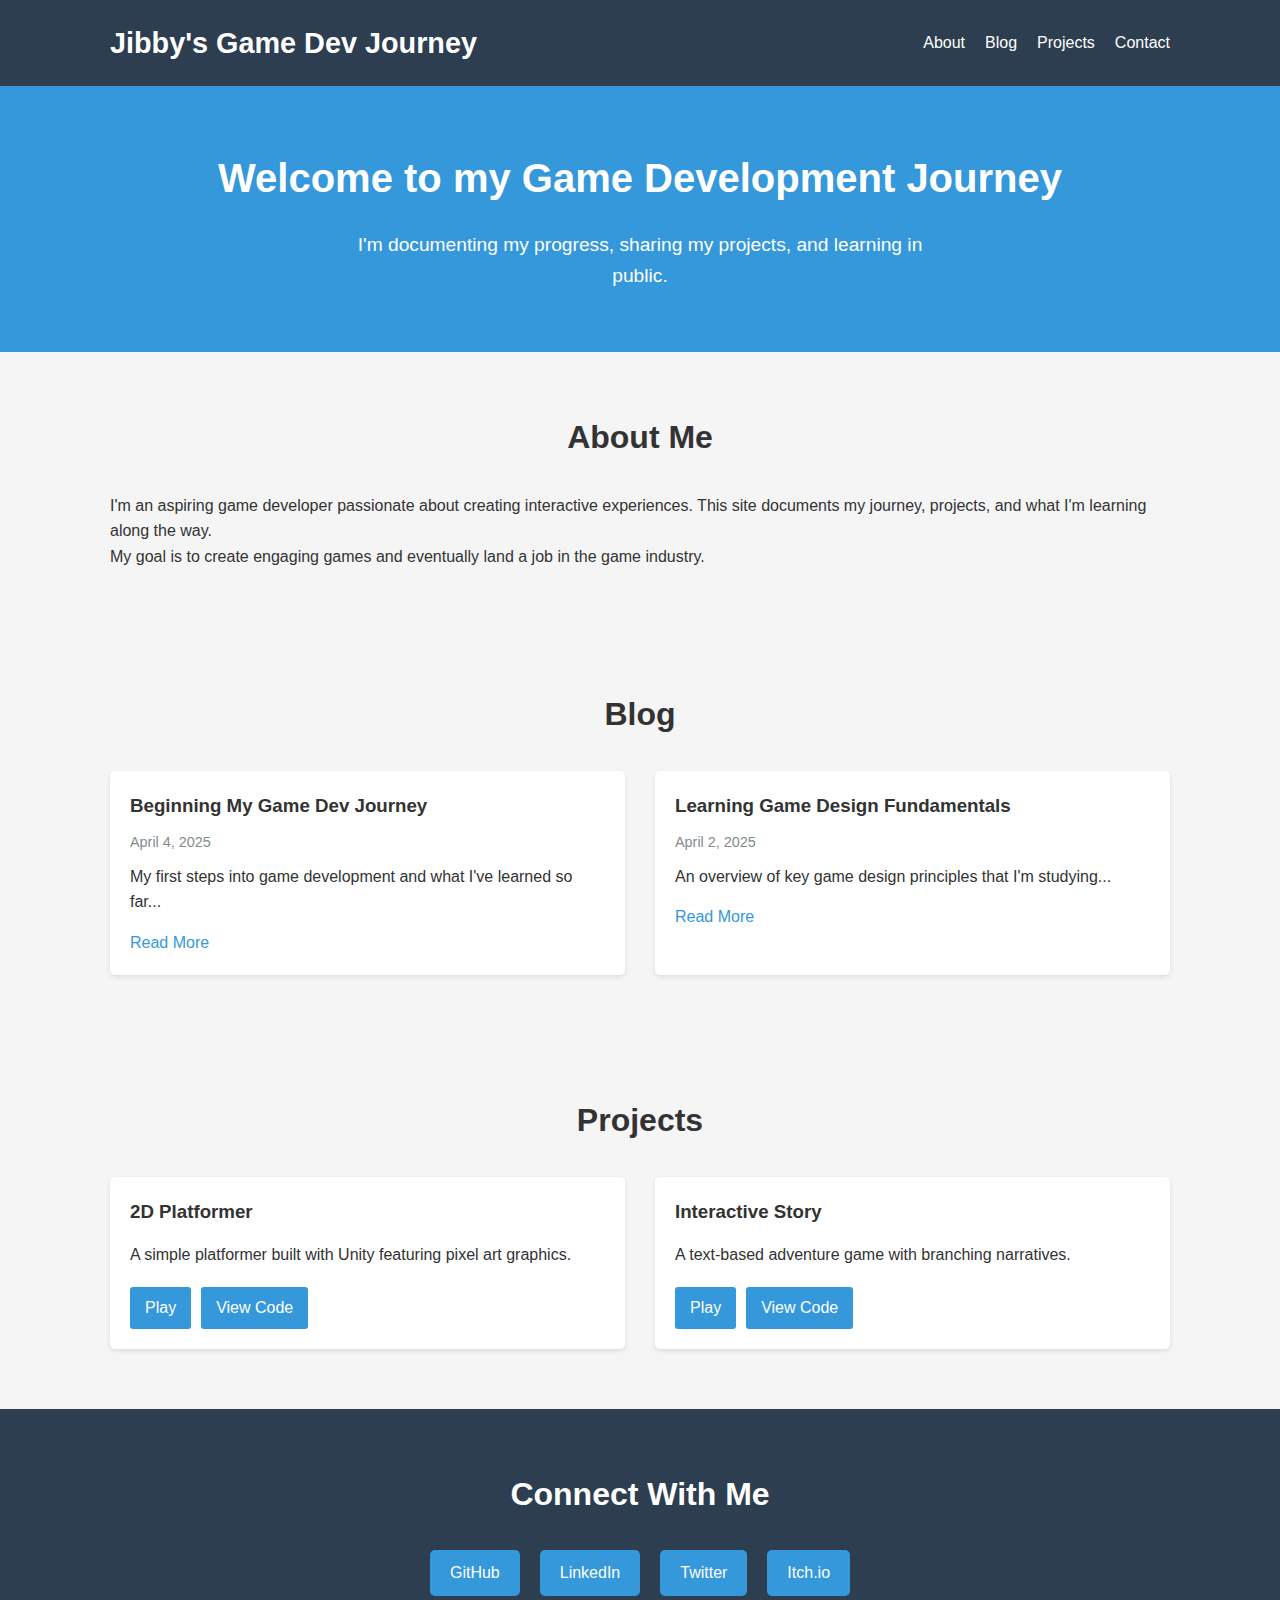
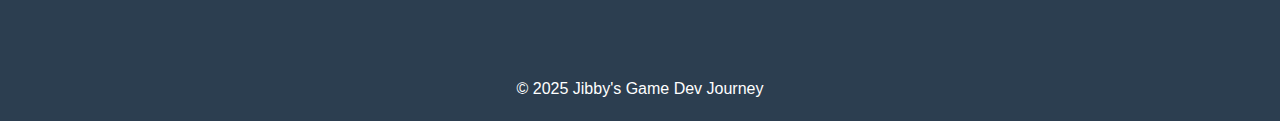
==== index.html @ 6a755d6d "first commit" ====
<!DOCTYPE html>
<html lang="en">
<head>
    <meta charset="UTF-8">
    <meta name="viewport" content="width=device-width, initial-scale=1.0">
    <title>Jibby's Game Dev Journey</title>
    <link rel="stylesheet" href="css/style.css">
</head>
<body>
    <header>
        <div class="container">
            <h1>Jibby's Game Dev Journey</h1>
            <nav>
                <ul>
                    <li><a href="#about">About</a></li>
                    <li><a href="#blog">Blog</a></li>
                    <li><a href="#projects">Projects</a></li>
                    <li><a href="#contact">Contact</a></li>
                </ul>
            </nav>
        </div>
    </header>

    <section id="intro" class="hero">
        <div class="container">
            <h2>Welcome to my Game Development Journey</h2>
            <p>I'm documenting my progress, sharing my projects, and learning in public.</p>
        </div>
    </section>

    <section id="about">
        <div class="container">
            <h2>About Me</h2>
            <p>I'm an aspiring game developer passionate about creating interactive experiences. This site documents my journey, projects, and what I'm learning along the way.</p>
            <p>My goal is to create engaging games and eventually land a job in the game industry.</p>
        </div>
    </section>

    <section id="blog">
        <div class="container">
            <h2>Blog</h2>
            <div class="blog-posts">
                <article>
                    <h3>Beginning My Game Dev Journey</h3>
                    <p class="date">April 4, 2025</p>
                    <p>My first steps into game development and what I've learned so far...</p>
                    <a href="#" class="read-more">Read More</a>
                </article>
                
                <article>
                    <h3>Learning Game Design Fundamentals</h3>
                    <p class="date">April 2, 2025</p>
                    <p>An overview of key game design principles that I'm studying...</p>
                    <a href="#" class="read-more">Read More</a>
                </article>
            </div>
        </div>
    </section>

    <section id="projects">
        <div class="container">
            <h2>Projects</h2>
            <div class="project-cards">
                <div class="project">
                    <h3>2D Platformer</h3>
                    <p>A simple platformer built with Unity featuring pixel art graphics.</p>
                    <div class="project-links">
                        <a href="#">Play</a>
                        <a href="#">View Code</a>
                    </div>
                </div>
                
                <div class="project">
                    <h3>Interactive Story</h3>
                    <p>A text-based adventure game with branching narratives.</p>
                    <div class="project-links">
                        <a href="#">Play</a>
                        <a href="#">View Code</a>
                    </div>
                </div>
            </div>
        </div>
    </section>

    <section id="contact">
        <div class="container">
            <h2>Connect With Me</h2>
            <div class="social-links">
                <a href="https://github.com/jibbyie" target="_blank">GitHub</a>
                <a href="https://linkedin.com/in/yourprofile" target="_blank">LinkedIn</a>
                <a href="https://twitter.com/yourhandle" target="_blank">Twitter</a>
                <a href="https://jibbyie.itch.io" target="_blank">Itch.io</a>
            </div>
        </div>
    </section>

    <footer>
        <div class="container">
            <p>&copy; 2025 Jibby's Game Dev Journey</p>
        </div>
    </footer>
</body>
</html>
---- css/style.css ----
/* Base styles */
* {
    margin: 0;
    padding: 0;
    box-sizing: border-box;
}

body {
    font-family: 'Segoe UI', Tahoma, Geneva, Verdana, sans-serif;
    line-height: 1.6;
    color: #333;
    background-color: #f5f5f5;
}

.container {
    max-width: 1100px;
    margin: 0 auto;
    padding: 0 20px;
}

a {
    text-decoration: none;
    color: #2c3e50;
}

/* Header */
header {
    background-color: #2c3e50;
    color: #fff;
    padding: 20px 0;
    position: sticky;
    top: 0;
    z-index: 100;
}

header h1 {
    font-size: 1.8rem;
}

header .container {
    display: flex;
    justify-content: space-between;
    align-items: center;
}

nav ul {
    display: flex;
    list-style: none;
}

nav ul li {
    margin-left: 20px;
}

nav ul li a {
    color: #fff;
    font-weight: 500;
    transition: color 0.3s;
}

nav ul li a:hover {
    color: #3498db;
}

/* Hero section */
.hero {
    background-color: #3498db;
    color: #fff;
    padding: 60px 0;
    text-align: center;
}

.hero h2 {
    font-size: 2.5rem;
    margin-bottom: 20px;
}

.hero p {
    font-size: 1.2rem;
    max-width: 600px;
    margin: 0 auto;
}

/* Sections */
section {
    padding: 60px 0;
}

section h2 {
    font-size: 2rem;
    margin-bottom: 30px;
    text-align: center;
}

/* Blog section */
.blog-posts {
    display: grid;
    grid-template-columns: repeat(auto-fit, minmax(300px, 1fr));
    gap: 30px;
}

article {
    background-color: #fff;
    border-radius: 5px;
    padding: 20px;
    box-shadow: 0 2px 5px rgba(0,0,0,0.1);
}

article h3 {
    margin-bottom: 10px;
}

.date {
    color: #7f8c8d;
    font-size: 0.9rem;
    margin-bottom: 10px;
}

.read-more {
    display: inline-block;
    margin-top: 15px;
    color: #3498db;
    font-weight: 500;
}

/* Projects section */
.project-cards {
    display: grid;
    grid-template-columns: repeat(auto-fit, minmax(300px, 1fr));
    gap: 30px;
}

.project {
    background-color: #fff;
    border-radius: 5px;
    padding: 20px;
    box-shadow: 0 2px 5px rgba(0,0,0,0.1);
}

.project h3 {
    margin-bottom: 15px;
}

.project-links {
    display: flex;
    margin-top: 20px;
}

.project-links a {
    background-color: #3498db;
    color: #fff;
    padding: 8px 15px;
    border-radius: 3px;
    margin-right: 10px;
    transition: background-color 0.3s;
}

.project-links a:hover {
    background-color: #2980b9;
}

/* Contact section */
#contact {
    background-color: #2c3e50;
    color: #fff;
}

.social-links {
    display: flex;
    justify-content: center;
    flex-wrap: wrap;
    gap: 20px;
}

.social-links a {
    color: #fff;
    background-color: #3498db;
    padding: 10px 20px;
    border-radius: 5px;
    transition: background-color 0.3s;
}

.social-links a:hover {
    background-color: #2980b9;
}

/* Footer */
footer {
    background-color: #2c3e50;
    color: #fff;
    text-align: center;
    padding: 20px 0;
}

/* Responsive design */
@media (max-width: 768px) {
    header .container {
        flex-direction: column;
    }
    
    nav ul {
        margin-top: 20px;
    }
    
    nav ul li {
        margin: 0 10px;
    }
    
    .blog-posts, .project-cards {
        grid-template-columns: 1fr;
    }
}
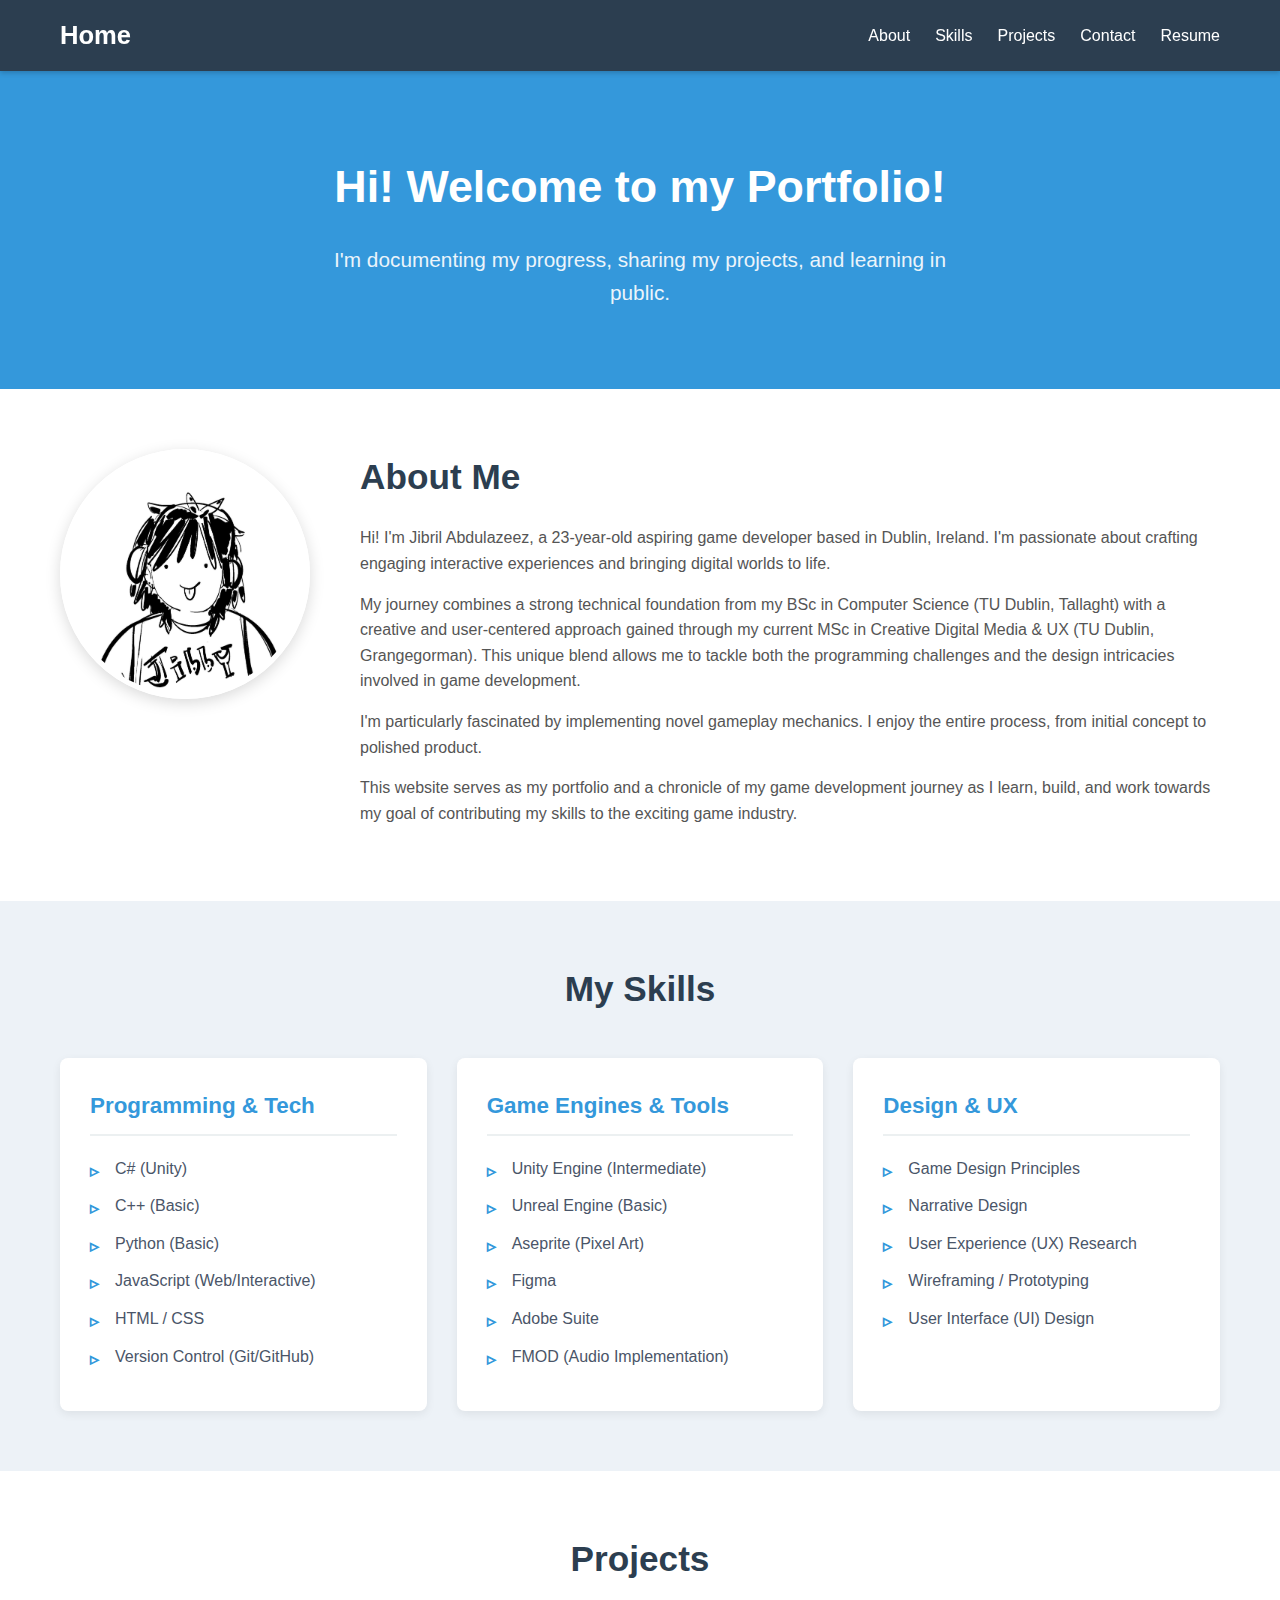
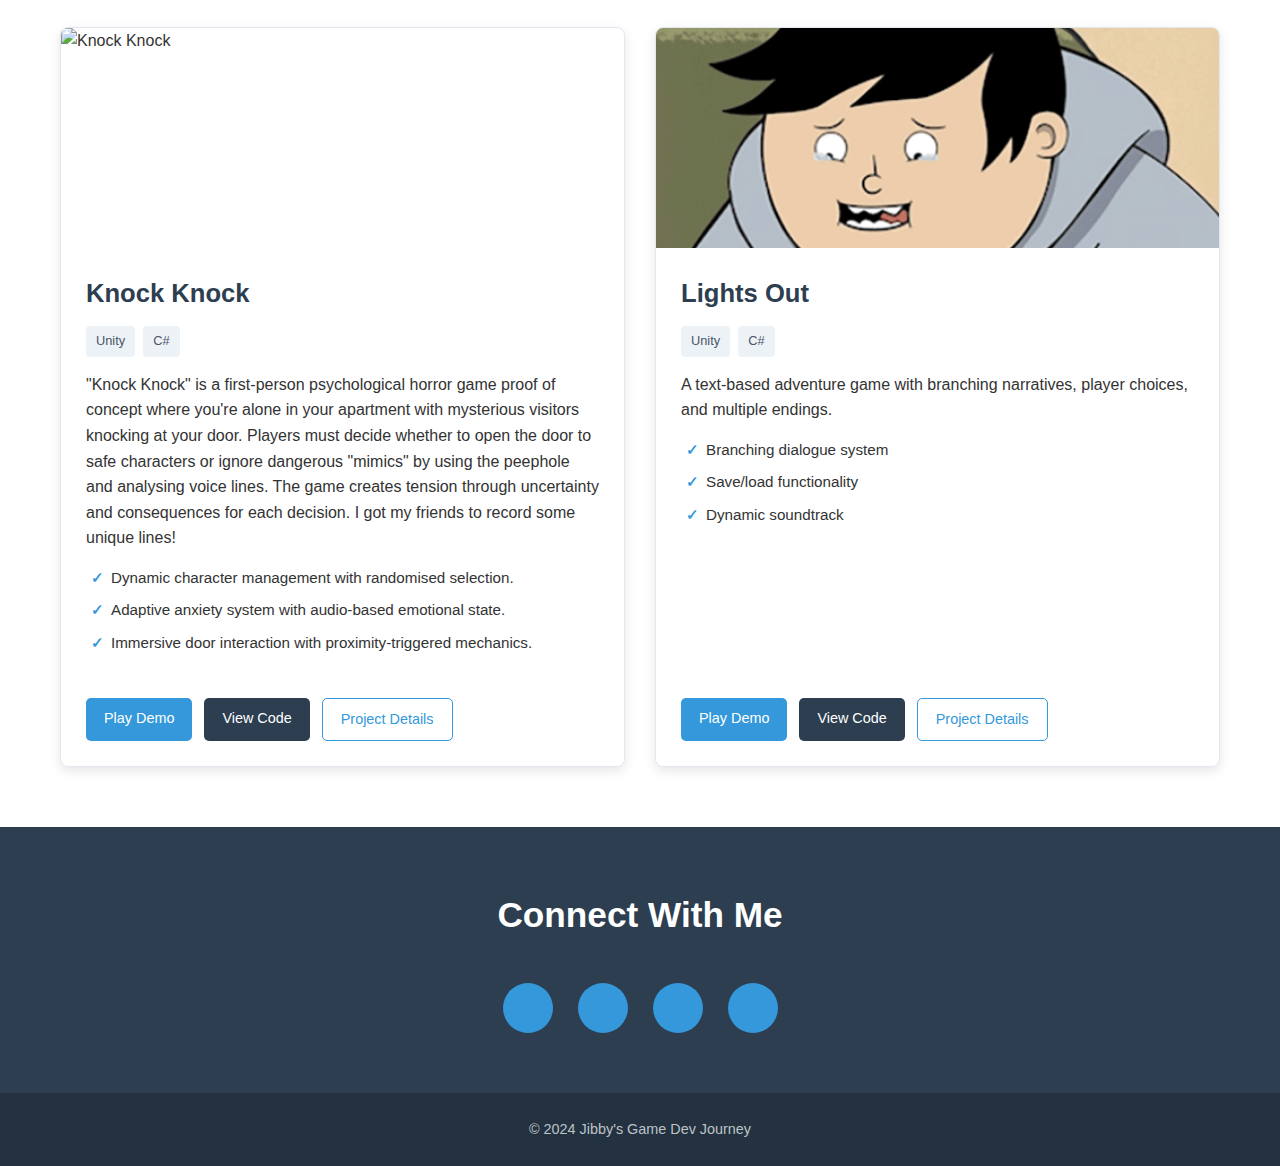
==== commit 93934733: "project updates, one placeholder to edit, site updates and consistency" ====
--- a/index.html
+++ b/index.html
@@ -1,21 +1,25 @@
 <!DOCTYPE html>
 <html lang="en">
+
 <head>
     <meta charset="UTF-8">
     <meta name="viewport" content="width=device-width, initial-scale=1.0">
-    <title>Jibby's Game Dev Journey</title>
+    <title>Jibby's Corner</title>
     <link rel="stylesheet" href="css/style.css">
 </head>
+
 <body>
     <header>
         <div class="container">
-            <h1>Jibby's Game Dev Journey</h1>
+            <h1><a href="index.html" style="color: white; text-decoration: none;">Home</a></h1>
             <nav>
                 <ul>
                     <li><a href="#about">About</a></li>
-                    <li><a href="#blog">Blog</a></li>
+                    <li><a href="#skills">Skills</a></li>
                     <li><a href="#projects">Projects</a></li>
                     <li><a href="#contact">Contact</a></li>
+                    <!-- Added Resume Link -->
+                    <li><a href="Tech_CV.pdf" target="_blank" class="nav-resume-button">Resume</a></li>
                 </ul>
             </nav>
         </div>
@@ -23,81 +27,200 @@
 
     <section id="intro" class="hero">
         <div class="container">
-            <h2>Welcome to my Game Development Journey</h2>
+            <h2>Hi! Welcome to my Portfolio!</h2>
             <p>I'm documenting my progress, sharing my projects, and learning in public.</p>
         </div>
     </section>
 
+    <!-- Start of About section -->
     <section id="about">
-        <div class="container">
-            <h2>About Me</h2>
-            <p>I'm an aspiring game developer passionate about creating interactive experiences. This site documents my journey, projects, and what I'm learning along the way.</p>
-            <p>My goal is to create engaging games and eventually land a job in the game industry.</p>
-        </div>
-    </section>
-
-    <section id="blog">
-        <div class="container">
-            <h2>Blog</h2>
-            <div class="blog-posts">
-                <article>
-                    <h3>Beginning My Game Dev Journey</h3>
-                    <p class="date">April 4, 2025</p>
-                    <p>My first steps into game development and what I've learned so far...</p>
-                    <a href="#" class="read-more">Read More</a>
-                </article>
-                
-                <article>
-                    <h3>Learning Game Design Fundamentals</h3>
-                    <p class="date">April 2, 2025</p>
-                    <p>An overview of key game design principles that I'm studying...</p>
-                    <a href="#" class="read-more">Read More</a>
-                </article>
-            </div>
-        </div>
-    </section>
-
+        <div class="container about-container">
+            <div class="about-image">
+                <img src="images/profile.jpg" alt="Jibril Abdulazeez Profile Picture">
+                <!-- Make sure profile.jpg exists -->
+            </div>
+            <div class="about-text">
+                <h2>About Me</h2>
+                <p>
+                    Hi! I'm Jibril Abdulazeez, a 23-year-old aspiring game developer based in Dublin, Ireland. I'm
+                    passionate about crafting engaging interactive experiences and bringing digital worlds to life.
+                </p>
+                <p>
+                    My journey combines a strong technical foundation from my BSc in Computer Science (TU Dublin,
+                    Tallaght) with a creative and user-centered approach gained through my current MSc in Creative
+                    Digital Media & UX (TU Dublin, Grangegorman). This unique blend allows me to tackle both the
+                    programming challenges and the design intricacies involved in game development.
+                </p>
+                <p>
+                    I'm particularly fascinated by implementing novel gameplay mechanics. I enjoy the entire process,
+                    from initial
+                    concept to polished product.
+                </p>
+                <p>
+                    This website serves as my portfolio and a chronicle of my game development journey as I learn,
+                    build, and work towards my goal of contributing my skills to the exciting game industry.
+                </p>
+            </div>
+        </div>
+    </section>
+    <!-- End of About section -->
+
+    <!-- START: Skills Section -->
+    <section id="skills"> <!-- Removed inline style, added to CSS -->
+        <div class="container">
+            <h2>My Skills</h2>
+            <div class="skills-grid">
+                <div class="skill-category">
+                    <h3>Programming & Tech</h3>
+                    <ul>
+                        <li>C# (Unity)</li>
+                        <li>C++ (Basic)</li>
+                        <li>Python (Basic)</li>
+                        <li>JavaScript (Web/Interactive)</li>
+                        <li>HTML / CSS</li>
+                        <li>Version Control (Git/GitHub)</li>
+                    </ul>
+                </div>
+                <div class="skill-category">
+                    <h3>Game Engines & Tools</h3>
+                    <ul>
+                        <li>Unity Engine (Intermediate)</li>
+                        <li>Unreal Engine (Basic)</li>
+                        <li>Aseprite (Pixel Art)</li>
+                        <li>Figma</li>
+                        <li>Adobe Suite</li>
+                        <li>FMOD (Audio Implementation)</li>
+                        <!-- Add tools like Trello/Jira if applicable -->
+                    </ul>
+                </div>
+                <div class="skill-category">
+                    <h3>Design & UX</h3>
+                    <ul>
+                        <li>Game Design Principles</li>
+                        <li>Narrative Design</li>
+                        <li>User Experience (UX) Research</li>
+                        <li>Wireframing / Prototyping</li>
+                        <li>User Interface (UI) Design</li>
+                    </ul>
+                </div>
+            </div>
+        </div>
+    </section>
+    <!-- END: Skills Section -->
+
+
+    <!-- START: Projects section -->
     <section id="projects">
         <div class="container">
             <h2>Projects</h2>
+            <!-- Added project-cards div for grid layout -->
+
+            <!-- Knock Knock -->
             <div class="project-cards">
                 <div class="project">
-                    <h3>2D Platformer</h3>
-                    <p>A simple platformer built with Unity featuring pixel art graphics.</p>
-                    <div class="project-links">
-                        <a href="#">Play</a>
-                        <a href="#">View Code</a>
-                    </div>
-                </div>
-                
+                    <div class="project-media">
+                        <img src="images/knockknock/peeking.gif" alt="Knock Knock" class="project-gif">
+                    </div>
+                    <div class="project-info">
+                        <h3>Knock Knock</h3>
+                        <div class="project-tech">
+                            <span>Unity</span>
+                            <span>C#</span>
+                        </div>
+                        <p>"Knock Knock" is a first-person psychological horror game proof of concept where you're alone
+                            in your
+                            apartment with mysterious visitors knocking at your door. Players must decide whether to
+                            open the door to safe characters or ignore dangerous "mimics" by using the peephole and
+                            analysing voice lines. The game creates tension through uncertainty and consequences for
+                            each decision.
+                            I got my friends to record some unique lines!</p>
+                        <ul class="project-highlights">
+                            <li>Dynamic character management with randomised selection.</li>
+                            <li>Adaptive anxiety system with audio-based emotional state.</li>
+                            <li>Immersive door interaction with proximity-triggered mechanics.
+                            </li>
+                        </ul>
+                        <div class="project-links">
+                            <a href="https://jibbyie.itch.io/knock-knock-poc" class="btn-play">Play Demo</a>
+                            <a href="https://github.com/Jibbyie/Knock_Knock" class="btn-code">View Code</a>
+                            <a href="projects/knockknock.html" class="btn-details">Project Details</a>
+                        </div>
+                    </div>
+                </div>
+
+                <!-- Lights Out -->
                 <div class="project">
-                    <h3>Interactive Story</h3>
-                    <p>A text-based adventure game with branching narratives.</p>
-                    <div class="project-links">
-                        <a href="#">Play</a>
-                        <a href="#">View Code</a>
-                    </div>
-                </div>
-            </div>
-        </div>
-    </section>
-
+                    <div class="project-media">
+                        <img src="images/gif2.gif" alt="Lights Out" class="project-gif">
+                    </div>
+                    <div class="project-info">
+                        <h3>Lights Out</h3>
+                        <div class="project-tech">
+                            <span>Unity</span>
+                            <span>C#</span>
+                        </div>
+                        <p>A text-based adventure game with branching narratives, player choices, and multiple endings.
+                        </p>
+                        <ul class="project-highlights">
+                            <li>Branching dialogue system</li>
+                            <li>Save/load functionality</li>
+                            <li>Dynamic soundtrack</li>
+                        </ul>
+                        <div class="project-links">
+                            <a href="https://jibbyie.itch.io/lights-out" class="btn-play">Play Demo</a>
+                            <a href="https://github.com/Jibbyie/Lights_Out" class="btn-code">View Code</a>
+                            <a href="projects/lightsout.html" class="btn-details">Project Details</a>
+                        </div>
+                    </div>
+                </div>
+
+                <!-- Add more <div class="project">...</div> elements here for future projects -->
+
+            </div> <!-- End project-cards -->
+        </div>
+    </section>
+    <!-- END: Projects section -->
+
+    <!-- START: Contact section with Icons -->
     <section id="contact">
         <div class="container">
             <h2>Connect With Me</h2>
             <div class="social-links">
-                <a href="https://github.com/jibbyie" target="_blank">GitHub</a>
-                <a href="https://linkedin.com/in/yourprofile" target="_blank">LinkedIn</a>
-                <a href="https://twitter.com/yourhandle" target="_blank">Twitter</a>
-                <a href="https://jibbyie.itch.io" target="_blank">Itch.io</a>
-            </div>
-        </div>
-    </section>
-
+                <!-- GitHub -->
+                <a href="https://github.com/jibbyie" target="_blank" rel="noopener noreferrer"
+                    aria-label="GitHub Profile">
+                    <i class="fab fa-github"></i>
+                </a>
+                <!-- LinkedIn -->
+                <a href="https://linkedin.com/in/jibrilabdulazeez" target="_blank" rel="noopener noreferrer"
+                    aria-label="LinkedIn Profile">
+                    <i class="fab fa-linkedin-in"></i>
+                </a>
+                <!-- Instagram (Make sure the link is correct or remove if not used) -->
+                <a href="https://instagram.com/yourhandle" target="_blank" rel="noopener noreferrer"
+                    aria-label="Instagram Profile">
+                    <i class="fab fa-instagram"></i>
+                </a>
+                <!-- Itch.io -->
+                <a href="https://jibbyie.itch.io" target="_blank" rel="noopener noreferrer"
+                    aria-label="Itch.io Profile">
+                    <i class="fab fa-itch-io"></i> <!-- Font Awesome has an itch.io icon! -->
+                </a>
+                <!-- Example: Email -->
+                <!-- <a href="mailto:your.email@example.com" aria-label="Send Email">
+                    <i class="fas fa-envelope"></i>
+                </a> -->
+            </div>
+        </div>
+    </section>
+
+    <!-- END: Contact section with Icons -->
     <footer>
         <div class="container">
-            <p>&copy; 2025 Jibby's Game Dev Journey</p>
+            <p>© 2024 Jibby's Game Dev Journey</p> <!-- Updated year -->
         </div>
     </footer>
+    <script src="https://kit.fontawesome.com/c484d70e2a.js" crossorigin="anonymous"></script>
 </body>
+
 </html>--- a/css/style.css
+++ b/css/style.css
@@ -1,8 +1,13 @@
-/* Base styles */
+/* --- Base Styles --- */
 * {
     margin: 0;
     padding: 0;
     box-sizing: border-box;
+}
+
+html {
+    scroll-behavior: smooth;
+    /* Optional: Adds smooth scrolling effect */
 }
 
 body {
@@ -21,20 +26,51 @@
 a {
     text-decoration: none;
     color: #2c3e50;
-}
-
-/* Header */
+    transition: color 0.3s;
+    /* Smooth color transition for links */
+}
+
+a:hover {
+    color: #3498db;
+    /* Default hover color */
+}
+
+img {
+    max-width: 100%;
+    /* Prevent images from overflowing container */
+    height: auto;
+    display: block;
+    /* Remove extra space below images */
+}
+
+/* --- Header --- */
 header {
     background-color: #2c3e50;
     color: #fff;
-    padding: 20px 0;
+    padding: 15px 0;
+    /* Slightly reduced padding */
     position: sticky;
     top: 0;
     z-index: 100;
+    box-shadow: 0 2px 5px rgba(0, 0, 0, 0.2);
+    /* Subtle shadow for depth */
 }
 
 header h1 {
-    font-size: 1.8rem;
+    font-size: 1.6rem;
+    /* Slightly smaller H1 */
+    font-weight: 600;
+}
+
+/* Ensure H1 link is white */
+header h1 a {
+    color: #fff;
+    text-decoration: none;
+}
+
+header h1 a:hover {
+    color: #ecf0f1;
+    /* Subtle hover for H1 link */
 }
 
 header .container {
@@ -49,12 +85,17 @@
 }
 
 nav ul li {
-    margin-left: 20px;
+    margin-left: 25px;
+    /* Slightly more space */
 }
 
 nav ul li a {
     color: #fff;
     font-weight: 500;
+    padding: 5px 0;
+    /* Add padding for easier clicking */
+    position: relative;
+    /* For potential underline effect */
     transition: color 0.3s;
 }
 
@@ -62,151 +103,545 @@
     color: #3498db;
 }
 
-/* Hero section */
+/* Optional: Underline effect on hover */
+nav ul li a::after {
+    content: '';
+    position: absolute;
+    width: 0;
+    height: 2px;
+    bottom: 0;
+    left: 0;
+    background-color: #3498db;
+    transition: width 0.3s ease-out;
+}
+
+nav ul li a:hover::after {
+    width: 100%;
+}
+
+
+/* --- Section Base & Scroll Fix --- */
+section {
+    padding: 60px 0;
+}
+
+section h2 {
+    font-size: 2.2rem;
+    /* Slightly larger section titles */
+    margin-bottom: 40px;
+    /* More space below title */
+    text-align: center;
+    color: #2c3e50;
+}
+
+/* Fix for sticky header covering section tops */
+#about,
+#skills,
+#projects,
+#contact {
+    scroll-margin-top: 70px;
+    /* Adjust value based on actual header height + a little buffer */
+    /* Try values like 70px, 80px, or 5rem */
+}
+
+
+/* --- Hero Section --- */
 .hero {
     background-color: #3498db;
     color: #fff;
-    padding: 60px 0;
+    padding: 80px 0;
+    /* More padding */
     text-align: center;
 }
 
 .hero h2 {
-    font-size: 2.5rem;
+    font-size: 2.8rem;
+    /* Larger hero title */
     margin-bottom: 20px;
+    color: #fff;
+    /* Ensure white color */
 }
 
 .hero p {
-    font-size: 1.2rem;
-    max-width: 600px;
+    font-size: 1.3rem;
+    /* Larger hero subtitle */
+    max-width: 650px;
     margin: 0 auto;
-}
-
-/* Sections */
-section {
-    padding: 60px 0;
-}
-
-section h2 {
-    font-size: 2rem;
-    margin-bottom: 30px;
-    text-align: center;
-}
-
-/* Blog section */
-.blog-posts {
+    opacity: 0.9;
+    /* Slight transparency */
+}
+
+
+/* --- About Me Section --- */
+#about {
+    background-color: #fff;
+    /* White background for contrast */
+}
+
+.about-container {
+    display: flex;
+    flex-direction: column;
+    align-items: center;
+    gap: 30px;
+}
+
+.about-image {
+    flex-shrink: 0;
+    width: 200px;
+    height: 200px;
+    margin-bottom: 20px;
+}
+
+.about-image img {
+    width: 100%;
+    height: 100%;
+    object-fit: cover;
+    border-radius: 50%;
+    border: 5px solid #fff;
+    box-shadow: 0 4px 15px rgba(0, 0, 0, 0.15);
+    /* Slightly stronger shadow */
+}
+
+.about-text {
+    text-align: left;
+}
+
+.about-text h2 {
+    text-align: left;
+    margin-bottom: 20px;
+}
+
+.about-text p {
+    margin-bottom: 15px;
+    color: #555;
+    /* Slightly darker text */
+}
+
+
+/* --- Skills Section --- */
+#skills {
+    background-color: #edf2f7;
+    /* Light gray background */
+}
+
+.skills-grid {
     display: grid;
-    grid-template-columns: repeat(auto-fit, minmax(300px, 1fr));
+    grid-template-columns: repeat(auto-fit, minmax(280px, 1fr));
+    /* Min width increased */
     gap: 30px;
-}
-
-article {
+    text-align: left;
+}
+
+.skill-category {
     background-color: #fff;
-    border-radius: 5px;
-    padding: 20px;
-    box-shadow: 0 2px 5px rgba(0,0,0,0.1);
-}
-
-article h3 {
-    margin-bottom: 10px;
-}
-
-.date {
-    color: #7f8c8d;
-    font-size: 0.9rem;
-    margin-bottom: 10px;
-}
-
-.read-more {
-    display: inline-block;
-    margin-top: 15px;
+    padding: 30px;
+    /* More padding */
+    border-radius: 8px;
+    box-shadow: 0 3px 10px rgba(0, 0, 0, 0.07);
+    /* Slightly softer shadow */
+    transition: transform 0.3s, box-shadow 0.3s;
+}
+
+.skill-category:hover {
+    transform: translateY(-5px);
+    box-shadow: 0 5px 15px rgba(0, 0, 0, 0.1);
+}
+
+.skill-category h3 {
+    font-size: 1.4rem;
+    /* Larger category title */
     color: #3498db;
-    font-weight: 500;
-}
-
-/* Projects section */
+    margin-bottom: 20px;
+    /* More space below */
+    padding-bottom: 10px;
+    border-bottom: 2px solid #ecf0f1;
+}
+
+.skill-category ul {
+    list-style: none;
+    padding-left: 0;
+}
+
+.skill-category li {
+    margin-bottom: 12px;
+    /* More space between items */
+    color: #4a5568;
+    position: relative;
+    padding-left: 25px;
+    /* More space for icon */
+    font-size: 1rem;
+    /* Slightly larger skill text */
+}
+
+.skill-category li::before {
+    content: '▹';
+    /* Or use FontAwesome/SVG */
+    position: absolute;
+    left: 0;
+    top: 1px;
+    /* Fine-tune vertical alignment */
+    color: #3498db;
+    font-weight: bold;
+    font-size: 1.1rem;
+    /* Icon size */
+}
+
+
+/* --- Projects Section --- */
+#projects {
+    background-color: #fff;
+    /* White background */
+}
+
+/* NEW: Grid layout for project cards */
 .project-cards {
     display: grid;
-    grid-template-columns: repeat(auto-fit, minmax(300px, 1fr));
-    gap: 30px;
-}
-
+    grid-template-columns: 1fr;
+    /* Default: one column */
+    gap: 40px;
+    /* Increased gap */
+}
+
+/* Existing Project Card Styles */
 .project {
+    display: flex;
+    flex-direction: column;
     background-color: #fff;
+    /* Already white, but explicit */
+    border-radius: 8px;
+    overflow: hidden;
+    box-shadow: 0 4px 12px rgba(0, 0, 0, 0.1);
+    /* Slightly adjusted shadow */
+    transition: transform 0.3s, box-shadow 0.3s;
+    border: 1px solid #e2e8f0;
+    /* Subtle border */
+}
+
+.project:hover {
+    transform: translateY(-5px);
+    box-shadow: 0 6px 16px rgba(0, 0, 0, 0.15);
+}
+
+.project-media {
+    width: 100%;
+    height: 220px;
+    /* Slightly taller */
+    overflow: hidden;
+    position: relative;
+}
+
+.project-gif {
+    width: 100%;
+    height: 100%;
+    object-fit: cover;
+    transition: transform 0.5s;
+}
+
+.project:hover .project-gif {
+    transform: scale(1.05);
+}
+
+.project-info {
+    padding: 25px;
+    /* More padding */
+    flex-grow: 1;
+    display: flex;
+    flex-direction: column;
+}
+
+.project h3 {
+    font-size: 1.6rem;
+    /* Larger title */
+    margin-bottom: 12px;
+    color: #2c3e50;
+}
+
+.project-tech {
+    display: flex;
+    flex-wrap: wrap;
+    gap: 8px;
+    margin-bottom: 15px;
+}
+
+.project-tech span {
+    background-color: #edf2f7;
+    color: #4a5568;
+    font-size: 0.8rem;
+    padding: 5px 10px;
+    /* Slightly more padding */
+    border-radius: 4px;
+    font-weight: 500;
+}
+
+.project-highlights {
+    list-style-type: none;
+    margin: 15px 0;
+    padding-left: 5px;
+    flex-grow: 1;
+    /* Push links down better */
+}
+
+.project-highlights li {
+    position: relative;
+    padding-left: 20px;
+    margin-bottom: 8px;
+    font-size: 0.95rem;
+}
+
+.project-highlights li:before {
+    content: "✓";
+    color: #3498db;
+    position: absolute;
+    left: 0;
+    font-weight: bold;
+}
+
+.project-links {
+    display: flex;
+    flex-wrap: wrap;
+    gap: 12px;
+    /* Slightly more gap */
+    margin-top: 20px;
+    /* Ensure space above links */
+}
+
+.project-links a {
+    padding: 9px 18px;
+    /* Larger buttons */
     border-radius: 5px;
-    padding: 20px;
-    box-shadow: 0 2px 5px rgba(0,0,0,0.1);
-}
-
-.project h3 {
-    margin-bottom: 15px;
-}
-
-.project-links {
-    display: flex;
-    margin-top: 20px;
-}
-
-.project-links a {
+    font-weight: 500;
+    font-size: 0.9rem;
+    transition: all 0.3s;
+    text-align: center;
+}
+
+.btn-play {
     background-color: #3498db;
-    color: #fff;
-    padding: 8px 15px;
-    border-radius: 3px;
-    margin-right: 10px;
-    transition: background-color 0.3s;
-}
-
-.project-links a:hover {
+    color: white;
+}
+
+.btn-play:hover {
     background-color: #2980b9;
-}
-
-/* Contact section */
+    color: white;
+}
+
+.btn-code {
+    background-color: #2c3e50;
+    color: white;
+}
+
+.btn-code:hover {
+    background-color: #1a252f;
+    color: white;
+}
+
+.btn-details {
+    background-color: transparent;
+    color: #3498db;
+    border: 1px solid #3498db;
+}
+
+.btn-details:hover {
+    background-color: #eaf5fc;
+    /* Lighter blue background */
+    color: #2980b9;
+}
+
+
+/* --- Contact Section --- */
 #contact {
     background-color: #2c3e50;
     color: #fff;
 }
 
+#contact h2 {
+    color: #fff;
+    /* Make title white */
+}
+
 .social-links {
     display: flex;
     justify-content: center;
     flex-wrap: wrap;
-    gap: 20px;
+    gap: 25px;
+    /* More gap */
 }
 
 .social-links a {
     color: #fff;
     background-color: #3498db;
-    padding: 10px 20px;
-    border-radius: 5px;
-    transition: background-color 0.3s;
+    /* Make links circular */
+    width: 50px;
+    /* Fixed width */
+    height: 50px;
+    /* Fixed height */
+    border-radius: 50%;
+    /* Makes it circular */
+    display: inline-flex;
+    /* Use flexbox for centering icon */
+    justify-content: center;
+    /* Center icon horizontally */
+    align-items: center;
+    /* Center icon vertically */
+    text-decoration: none;
+    /* Ensure no underline */
+    transition: background-color 0.3s, transform 0.2s;
+    font-size: 1.5rem;
+    /* Adjust Icon size */
+    border: 2px solid transparent;
+    /* Added border for potential hover effect */
 }
 
 .social-links a:hover {
     background-color: #2980b9;
-}
-
-/* Footer */
+    transform: translateY(-3px) scale(1.05);
+    /* Slightly more pronounced hover */
+    color: #fff;
+    /* Keep icon color */
+    /* border-color: #fff; */
+    /* Optional: Add border color on hover */
+}
+
+
+/* --- Footer --- */
 footer {
-    background-color: #2c3e50;
-    color: #fff;
+    background-color: #233140;
+    /* Slightly darker footer */
+    color: #bdc3c7;
+    /* Softer text color */
     text-align: center;
-    padding: 20px 0;
-}
-
-/* Responsive design */
-@media (max-width: 768px) {
+    padding: 25px 0;
+    /* More padding */
+    font-size: 0.9rem;
+}
+
+
+/* --- Responsive Design --- */
+
+/* Medium screens (Tablets) */
+@media (min-width: 768px) {
+
+    /* About section layout */
+    .about-container {
+        flex-direction: row;
+        align-items: flex-start;
+        gap: 50px;
+    }
+
+    .about-image {
+        width: 250px;
+        height: 250px;
+        margin-bottom: 0;
+    }
+
+    .about-text {
+        flex-grow: 1;
+    }
+
+    /* Project cards grid layout */
+    .project-cards {
+        grid-template-columns: repeat(2, 1fr);
+        /* Two columns */
+        gap: 30px;
+    }
+
+    /* Make individual project cards potentially horizontal */
+    .project {
+        /* Keep as column for better content flow with variable heights, */
+        /* Or uncomment below for forced row layout */
+        /* flex-direction: row; */
+    }
+
+    /* If using row layout, adjust media/info widths */
+    /*
+    .project-media { width: 40%; height: auto; }
+    .project-info { width: 60%; }
+    */
+}
+
+
+/* Smaller screens (Mobile specific overrides) */
+@media (max-width: 767px) {
+
+    /* Header stacking */
     header .container {
         flex-direction: column;
-    }
-    
+        gap: 15px;
+        /* Add gap when stacked */
+    }
+
     nav ul {
-        margin-top: 20px;
-    }
-    
+        margin-top: 0;
+        /* Remove margin when stacked */
+        justify-content: center;
+        /* Center nav links */
+        flex-wrap: wrap;
+        /* Allow wrapping if needed */
+        gap: 10px 15px;
+        /* Row and column gap */
+    }
+
     nav ul li {
-        margin: 0 10px;
-    }
-    
-    .blog-posts, .project-cards {
+        margin-left: 0;
+        /* Remove left margin */
+    }
+
+    /* Adjust section padding */
+    section {
+        padding: 40px 0;
+    }
+
+    section h2 {
+        font-size: 1.8rem;
+        margin-bottom: 25px;
+    }
+
+    /* Hero adjustments */
+    .hero {
+        padding: 60px 0;
+    }
+
+    .hero h2 {
+        font-size: 2.2rem;
+    }
+
+    .hero p {
+        font-size: 1.1rem;
+    }
+
+    /* About image smaller */
+    .about-image {
+        width: 150px;
+        height: 150px;
+    }
+
+    /* Skills grid */
+    .skills-grid {
         grid-template-columns: 1fr;
     }
+
+    /* Single column */
+
+    /* Project cards stack (already default) */
+    .project-cards {
+        grid-template-columns: 1fr;
+        gap: 30px;
+    }
+
+    /* Contact links adjust */
+    .social-links a {
+        padding: 10px 20px;
+        font-size: 0.9rem;
+    }
+}
+
+/* Large screens (Optional fine-tuning) */
+@media (min-width: 1200px) {
+    .container {
+        max-width: 1200px;
+        /* Slightly wider container */
+    }
+
+    /* Maybe 3 columns for skills? */
+    /* .skills-grid { grid-template-columns: repeat(3, 1fr); } */
 }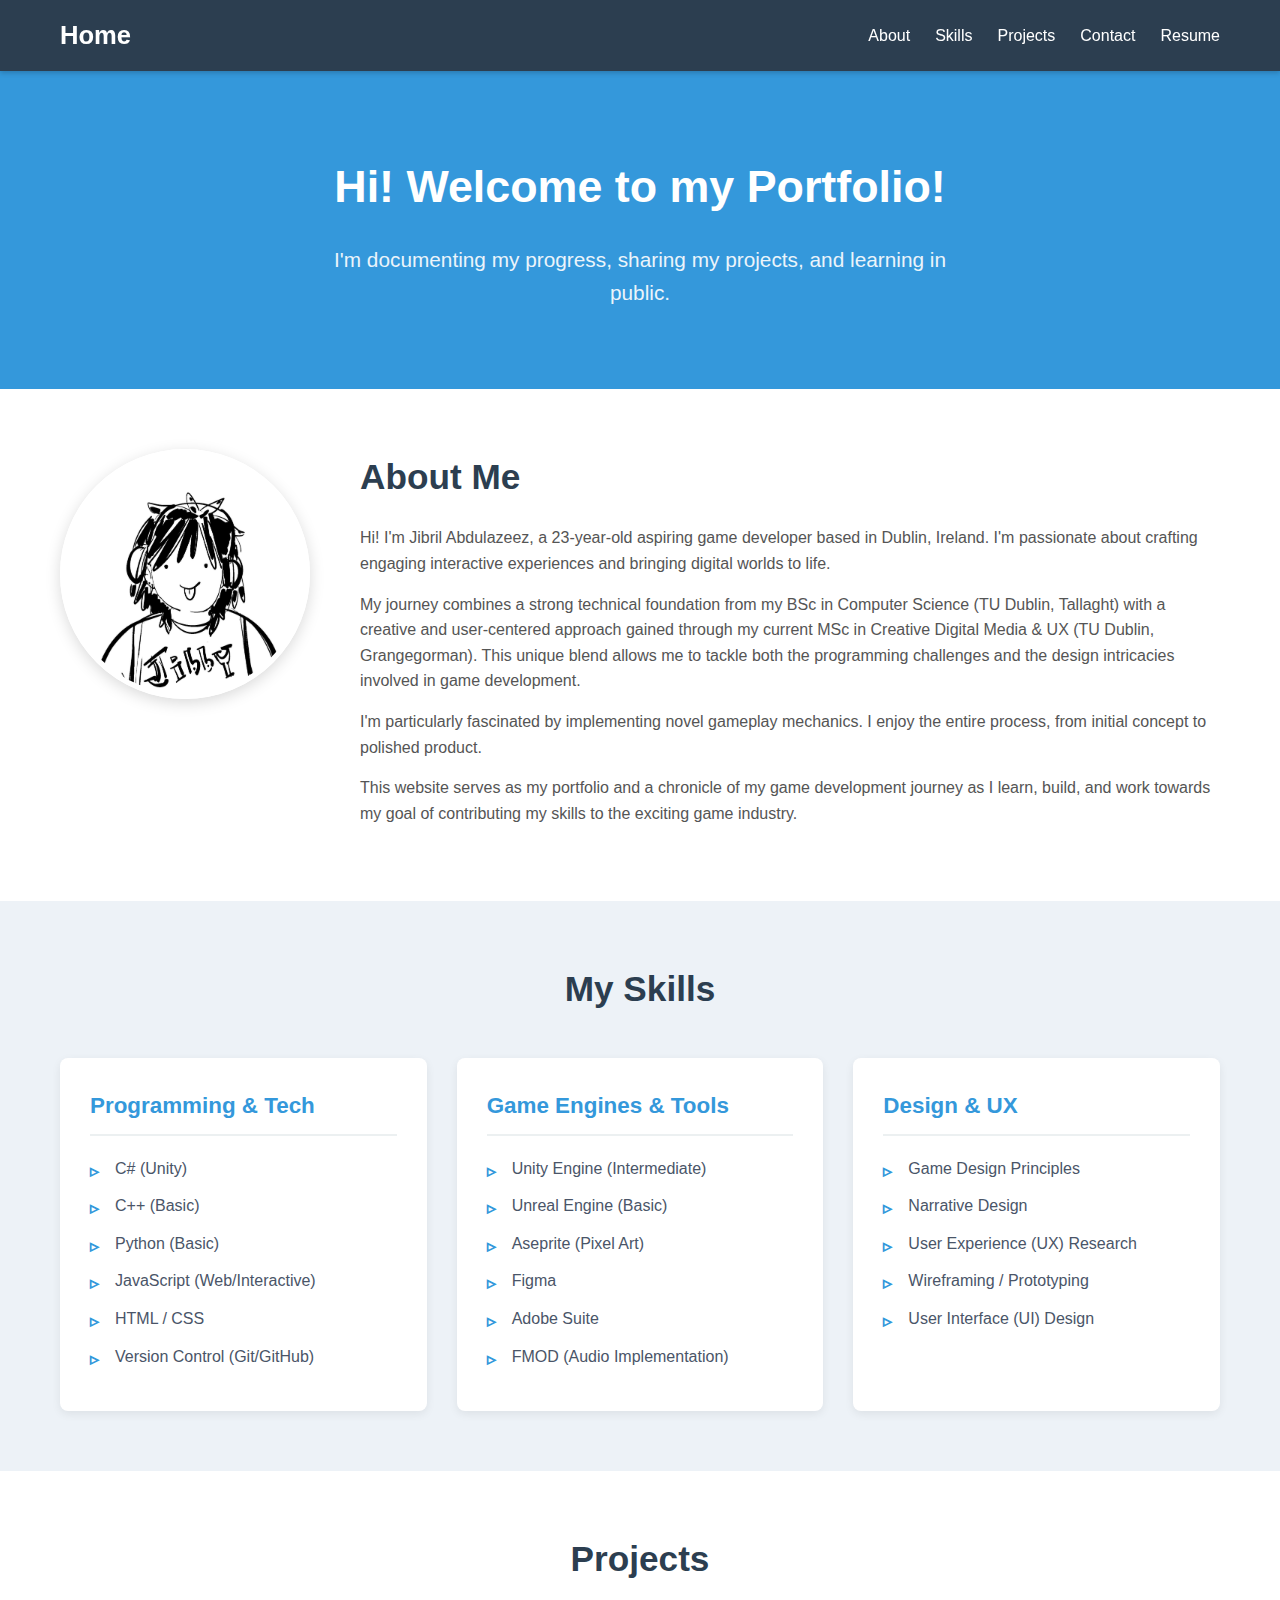
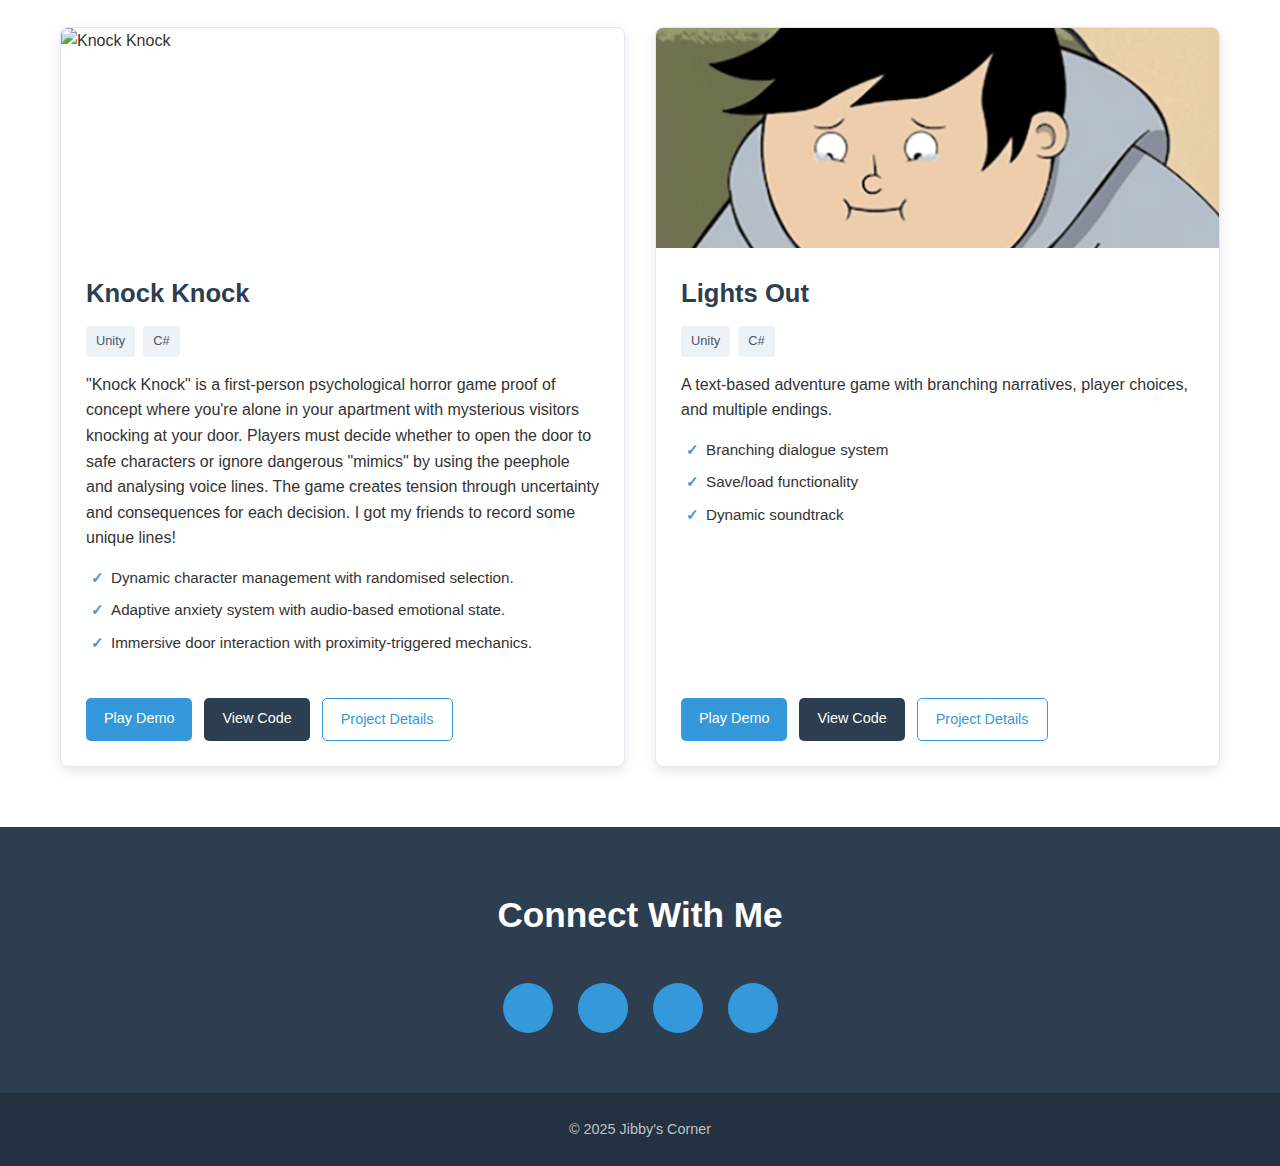
==== commit 9a461ecc: "favicon" ====
--- a/index.html
+++ b/index.html
@@ -6,6 +6,7 @@
     <meta name="viewport" content="width=device-width, initial-scale=1.0">
     <title>Jibby's Corner</title>
     <link rel="stylesheet" href="css/style.css">
+    <link rel="icon" href="/jibby.jpg" type="image/x-icon">
 </head>
 
 <body>
@@ -217,7 +218,7 @@
     <!-- END: Contact section with Icons -->
     <footer>
         <div class="container">
-            <p>© 2024 Jibby's Game Dev Journey</p> <!-- Updated year -->
+            <p>© 2025 Jibby's Corner</p> <!-- Updated year -->
         </div>
     </footer>
     <script src="https://kit.fontawesome.com/c484d70e2a.js" crossorigin="anonymous"></script>
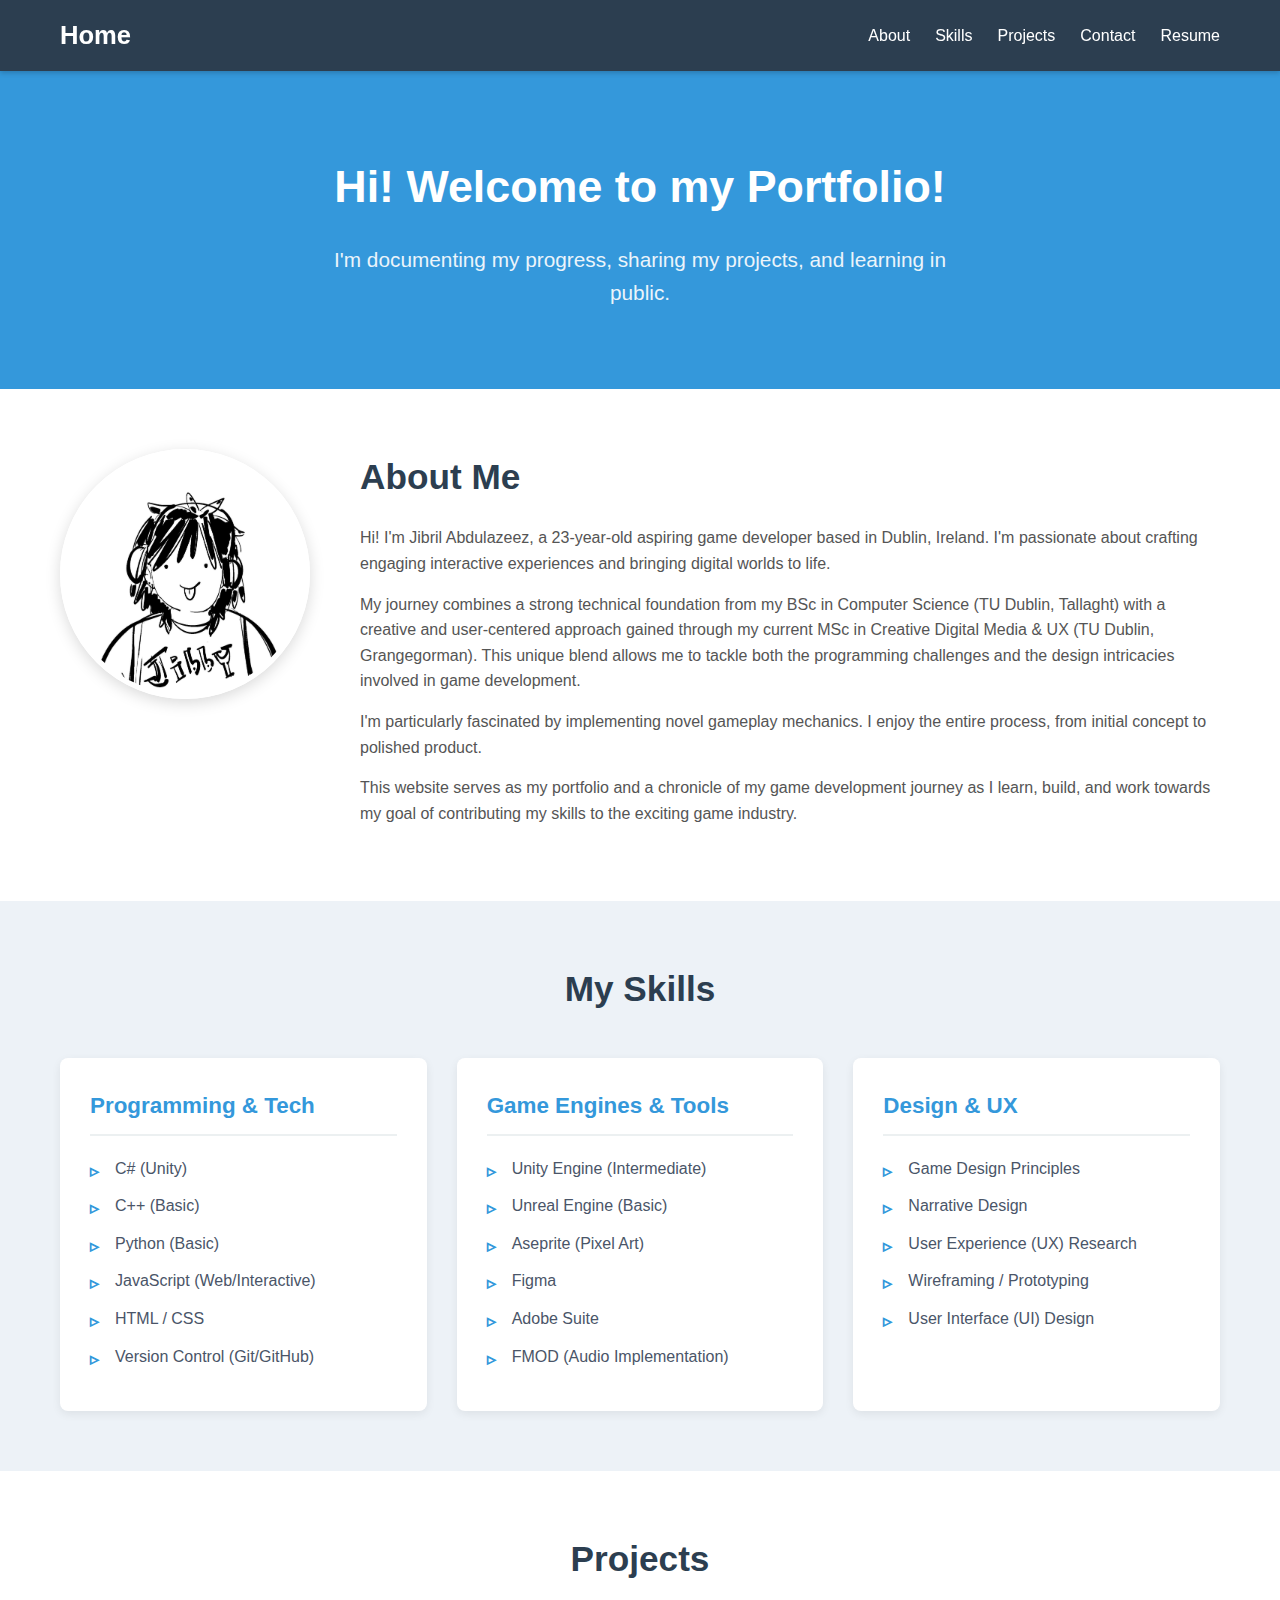
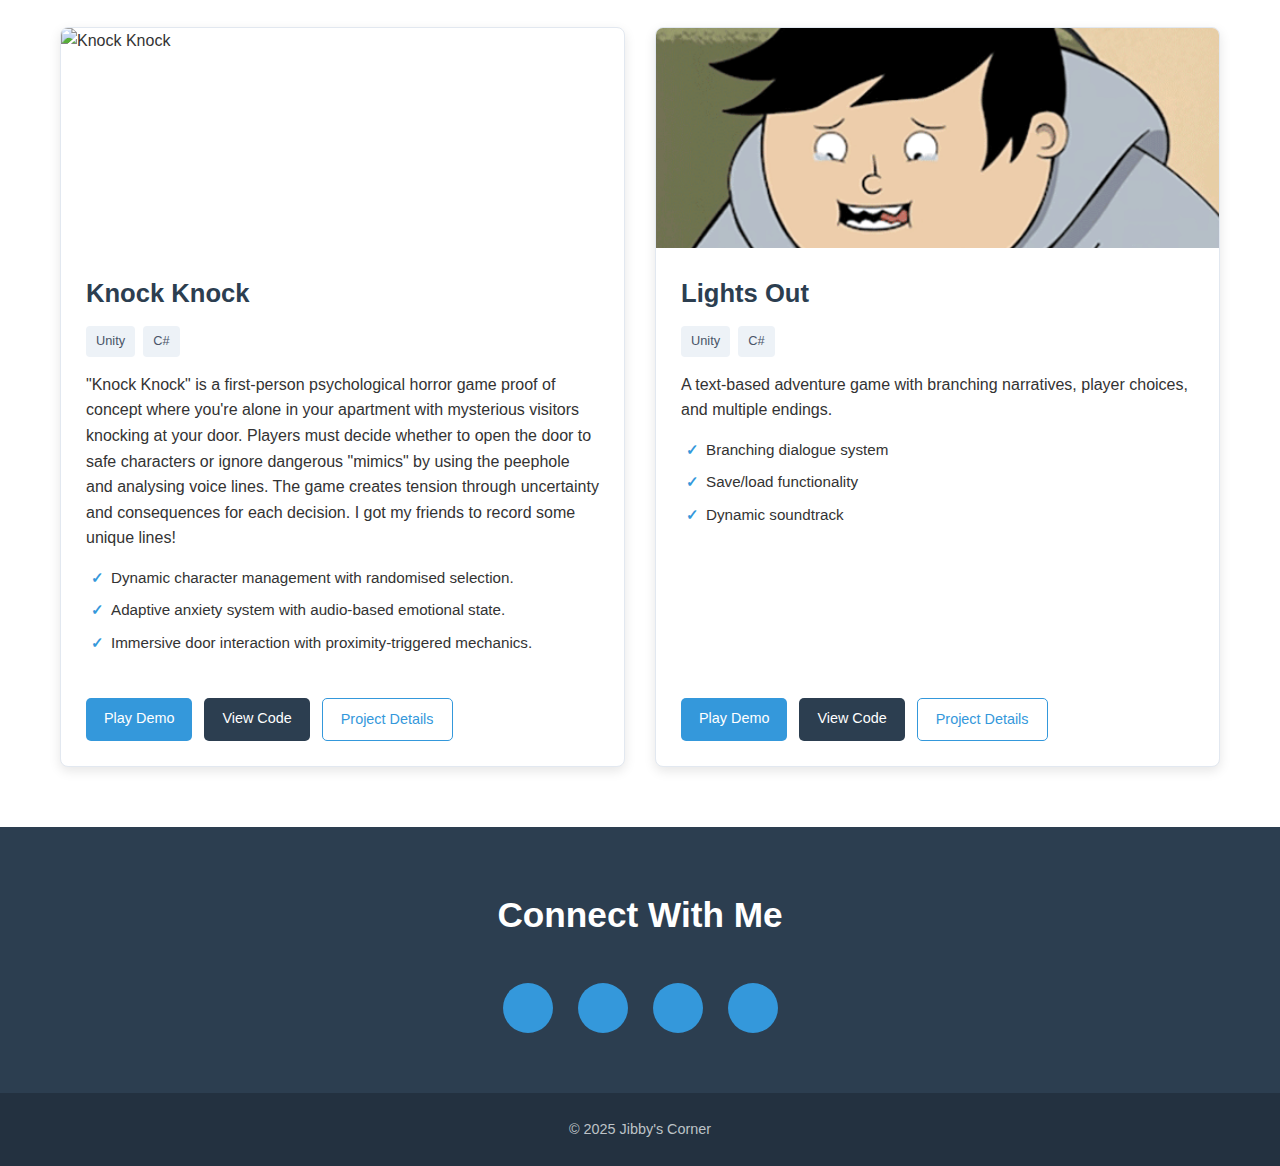
==== commit 2438856c: "updated contact links" ====
--- a/index.html
+++ b/index.html
@@ -193,12 +193,12 @@
                     <i class="fab fa-github"></i>
                 </a>
                 <!-- LinkedIn -->
-                <a href="https://linkedin.com/in/jibrilabdulazeez" target="_blank" rel="noopener noreferrer"
+                <a href="https://www.linkedin.com/in/jibril-abdulazeez/" target="_blank" rel="noopener noreferrer"
                     aria-label="LinkedIn Profile">
                     <i class="fab fa-linkedin-in"></i>
                 </a>
                 <!-- Instagram (Make sure the link is correct or remove if not used) -->
-                <a href="https://instagram.com/yourhandle" target="_blank" rel="noopener noreferrer"
+                <a href="https://instagram.com/jibbyie" target="_blank" rel="noopener noreferrer"
                     aria-label="Instagram Profile">
                     <i class="fab fa-instagram"></i>
                 </a>
